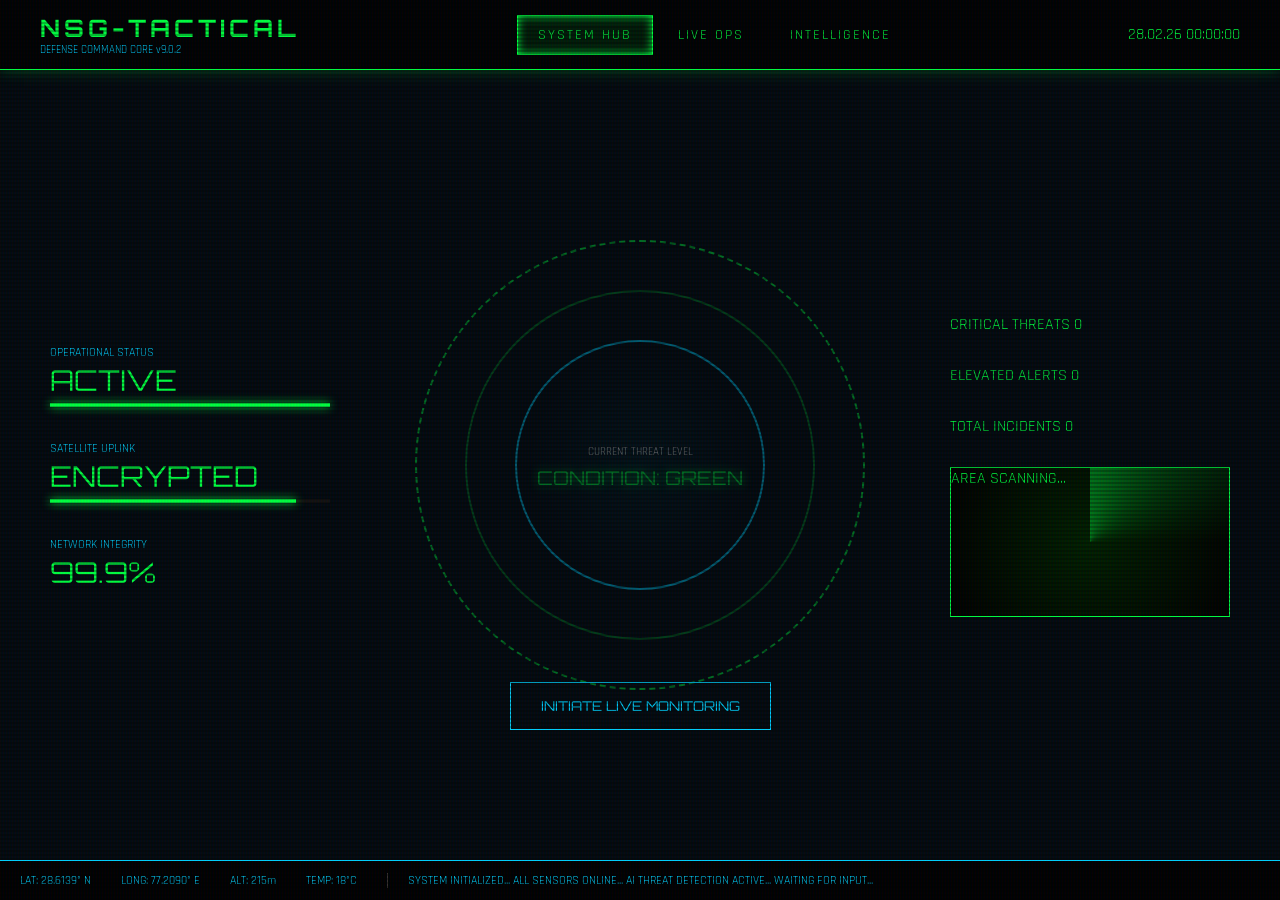
==== nsg prototype/index.html @ 9e946bf2 "Add files via upload" ====
<!DOCTYPE html>
<html lang="en">
<head>
    <meta charset="UTF-8">
    <meta name="viewport" content="width=device-width, initial-scale=1.0">
    <title>NSG | COMMAND CORE</title>
    <link rel="stylesheet" href="style.css">
    <link href="https://fonts.googleapis.com/css2?family=Orbitron:wght@400;700&family=Rajdhani:wght@300;500;700&display=swap" rel="stylesheet">
</head>
<body class="command-center">

    <div class="scanlines"></div>

    <header class="hud-header">
        <div class="logo-section">
            <span class="glitch-text" data-text="NSG-TACTICAL">NSG-TACTICAL</span>
            <span class="sub-logo">DEFENSE COMMAND CORE v9.0.2</span>
        </div>
        
        <nav class="hud-nav">
            <a href="index.html" class="nav-item active">SYSTEM HUB</a>
            <a href="monitor.html" class="nav-item">LIVE OPS</a>
            <a href="reports.html" class="nav-item">INTELLIGENCE</a>
        </nav>

        <div class="system-time">
            <span id="hex-date">28.02.26</span>
            <span id="hex-clock">00:00:00</span>
        </div>
    </header>

    <main class="core-container">
        
        <section class="hud-wing left">
            <div class="stat-block">
                <label>OPERATIONAL STATUS</label>
                <div class="value neon-text">ACTIVE</div>
                <div class="progress-bar"><div class="fill" style="width: 100%;"></div></div>
            </div>
            <div class="stat-block">
                <label>SATELLITE UPLINK</label>
                <div class="value">ENCRYPTED</div>
                <div class="progress-bar"><div class="fill" style="width: 88%;"></div></div>
            </div>
            <div class="stat-block">
                <label>NETWORK INTEGRITY</label>
                <div class="value">99.9%</div>
            </div>
        </section>

        <section class="neural-core">
            <div class="core-ring outer"></div>
            <div class="core-ring middle"></div>
            <div class="core-ring inner">
                <div class="threat-level-display">
                    <span class="label">CURRENT THREAT LEVEL</span>
                    <span id="threat-status" class="status-safe">CONDITION: GREEN</span>
                </div>
            </div>
            
            <div class="core-actions">
                <button class="action-btn" onclick="location.href='monitor.html'">
                    <span class="btn-glitch">INITIATE LIVE MONITORING</span>
                </button>
            </div>
        </section>

        <section class="hud-wing right">
            <div class="threat-counter high">
                <label>CRITICAL THREATS</label>
                <span id="highCount" class="count">0</span>
            </div>
            <div class="threat-counter medium">
                <label>ELEVATED ALERTS</label>
                <span id="mediumCount" class="count">0</span>
            </div>
            <div class="threat-counter total">
                <label>TOTAL INCIDENTS</label>
                <span id="homeAlerts" class="count">0</span>
            </div>

            <div class="mini-radar-container">
                <div class="radar-sweep"></div>
                <div class="radar-grid"></div>
                <span class="radar-label">AREA SCANNING...</span>
            </div>
        </section>

    </main>

    <footer class="telemetry-bar">
        <div class="telemetry-item">LAT: 28.6139° N</div>
        <div class="telemetry-item">LONG: 77.2090° E</div>
        <div class="telemetry-item">ALT: 215m</div>
        <div class="telemetry-item">TEMP: 18°C</div>
        <div class="scrolling-ticker">
            <p>SYSTEM INITIALIZED... ALL SENSORS ONLINE... AI THREAT DETECTION ACTIVE... WAITING FOR INPUT...</p>
        </div>
    </footer>

    <script src="script.js"></script>
</body>
</html>
---- nsg prototype/style.css ----
/* --- TACTICAL ROOT VARIABLES --- */
:root {
    --neon-green: #00ff41;
    --neon-blue: #00d2ff;
    --alert-red: #ff003c;
    --warning-orange: #ffaa00;
    --dark-bg: #030a10;
    --panel-bg: rgba(5, 15, 25, 0.85);
    --border-glow: 0 0 15px rgba(0, 255, 65, 0.3);
    --font-main: 'Rajdhani', sans-serif;
    --font-heading: 'Orbitron', sans-serif;
}

/* --- BASE STYLING --- */
* { box-sizing: border-box; margin: 0; padding: 0; }

body {
    background-color: var(--dark-bg);
    color: var(--neon-green);
    font-family: var(--font-main);
    overflow: hidden; /* No scrollbars on command center */
    height: 100vh;
    width: 100vw;
}

/* --- SCANLINE & CRT EFFECT --- */
.scanlines {
    position: fixed;
    top: 0; left: 0; width: 100%; height: 100%;
    background: linear-gradient(rgba(18, 16, 16, 0) 50%, rgba(0, 0, 0, 0.25) 50%),
                linear-gradient(90deg, rgba(255, 0, 0, 0.06), rgba(0, 255, 0, 0.02), rgba(0, 0, 255, 0.06));
    background-size: 100% 4px, 3px 100%;
    pointer-events: none;
    z-index: 1000;
}

/* --- HUD HEADER --- */
.hud-header {
    height: 70px;
    display: flex;
    justify-content: space-between;
    align-items: center;
    padding: 0 40px;
    border-bottom: 1px solid var(--neon-green);
    background: rgba(0, 0, 0, 0.8);
    box-shadow: var(--border-glow);
}

.logo-section .glitch-text {
    font-family: var(--font-heading);
    font-size: 1.5rem;
    letter-spacing: 4px;
    font-weight: 700;
}

.sub-logo {
    display: block;
    font-size: 0.7rem;
    color: var(--neon-blue);
}

.hud-nav .nav-item {
    color: var(--neon-green);
    text-decoration: none;
    padding: 10px 20px;
    font-size: 0.9rem;
    letter-spacing: 2px;
    border: 1px solid transparent;
    transition: 0.3s;
}

.nav-item:hover, .nav-item.active {
    border: 1px solid var(--neon-green);
    background: rgba(0, 255, 65, 0.1);
    box-shadow: inset 0 0 10px var(--neon-green);
}

/* --- MAIN LAYOUT --- */
.core-container {
    display: flex;
    justify-content: space-between;
    align-items: center;
    height: calc(100vh - 110px);
    padding: 20px 50px;
}

/* --- WINGS (SIDE PANELS) --- */
.hud-wing {
    width: 280px;
    display: flex;
    flex-direction: column;
    gap: 30px;
}

.stat-block label {
    font-size: 0.75rem;
    color: var(--neon-blue);
}

.stat-block .value {
    font-size: 1.8rem;
    font-family: var(--font-heading);
}

.progress-bar {
    height: 4px;
    background: #111;
    margin-top: 5px;
}

.progress-bar .fill {
    height: 100%;
    background: var(--neon-green);
    box-shadow: 0 0 10px var(--neon-green);
}

/* --- NEURAL CORE (CENTER) --- */
.neural-core {
    position: relative;
    width: 450px;
    height: 450px;
    display: flex;
    justify-content: center;
    align-items: center;
}

.core-ring {
    position: absolute;
    border: 2px dashed var(--neon-green);
    border-radius: 50%;
    opacity: 0.4;
}

.outer { width: 450px; height: 450px; animation: rotate 20s linear infinite; }
.middle { width: 350px; height: 350px; border-style: solid; opacity: 0.2; animation: rotate-rev 15s linear infinite; }
.inner { 
    width: 250px; height: 250px; 
    border: 2px solid var(--neon-blue); 
    display: flex; flex-direction: column; 
    justify-content: center; align-items: center;
    background: radial-gradient(circle, rgba(0, 210, 255, 0.1) 0%, transparent 70%);
}

.threat-level-display { text-align: center; }
.threat-level-display .label { font-size: 0.7rem; color: #fff; }
#threat-status { display: block; font-size: 1.2rem; font-family: var(--font-heading); margin-top: 5px; }

.status-safe { color: var(--neon-green); text-shadow: 0 0 10px var(--neon-green); }

/* --- BUTTONS --- */
.core-actions { position: absolute; bottom: -40px; }
.action-btn {
    background: transparent;
    border: 1px solid var(--neon-blue);
    color: var(--neon-blue);
    padding: 15px 30px;
    font-family: var(--font-heading);
    cursor: pointer;
    transition: 0.4s;
    overflow: hidden;
}

.action-btn:hover {
    background: var(--neon-blue);
    color: black;
    box-shadow: 0 0 20px var(--neon-blue);
}

/* --- MINI RADAR --- */
.mini-radar-container {
    height: 150px;
    border: 1px solid var(--neon-green);
    position: relative;
    background: radial-gradient(circle, #002200 0%, #000 100%);
    overflow: hidden;
}

.radar-sweep {
    position: absolute; width: 100%; height: 100%;
    background: conic-gradient(from 0deg, rgba(0, 255, 65, 0.4) 0deg, transparent 90deg);
    animation: rotate 4s linear infinite;
}

/* --- TELEMETRY FOOTER --- */
.telemetry-bar {
    height: 40px;
    background: rgba(0,0,0,0.9);
    border-top: 1px solid var(--neon-blue);
    display: flex;
    align-items: center;
    padding: 0 20px;
    gap: 30px;
    font-size: 0.75rem;
    color: var(--neon-blue);
}

.scrolling-ticker {
    flex-grow: 1;
    overflow: hidden;
    white-space: nowrap;
    border-left: 1px solid #333;
    padding-left: 20px;
}

.scrolling-ticker p {
    animation: ticker 20s linear infinite;
}

/* --- ANIMATIONS --- */
@keyframes rotate { from { transform: rotate(0deg); } to { transform: rotate(360deg); } }
@keyframes rotate-rev { from { transform: rotate(360deg); } to { transform: rotate(0deg); } }
@keyframes ticker { 0% { transform: translateX(100%); } 100% { transform: translateX(-100%); } }

/* --- RESPONSIVE ADAPTATION --- */
@media (max-width: 1024px) {
    .core-container { flex-direction: column; overflow-y: auto; padding: 20px; }
    .hud-wing { width: 100%; flex-direction: row; justify-content: space-around; }
    .neural-core { width: 300px; height: 300px; margin: 40px 0; }
    .outer { width: 300px; height: 300px; }
    .middle { width: 220px; height: 220px; }
    .inner { width: 160px; height: 160px; }
}

/* --- MONITOR SPECIFIC LAYOUT --- */
.monitor-layout {
    display: grid;
    grid-template-columns: 280px 1fr 300px;
    gap: 15px;
    height: calc(100vh - 110px);
    padding: 15px;
}

.module-box {
    background: rgba(0, 20, 40, 0.4);
    border: 1px solid rgba(0, 255, 65, 0.2);
    padding: 15px;
    display: flex;
    flex-direction: column;
    margin-bottom: 10px;
}

.module-label {
    font-size: 0.7rem;
    font-family: var(--font-heading);
    letter-spacing: 2px;
    margin-bottom: 10px;
    border-bottom: 1px solid rgba(0, 255, 65, 0.2);
}

/* --- VIDEO GRID --- */
.video-matrix {
    display: grid;
    grid-template-columns: 1fr 1fr;
    grid-template-rows: 1fr 1fr;
    gap: 10px;
}

.cam-box {
    background: #000;
    border: 1px solid #1a2a3a;
    position: relative;
    overflow: hidden;
}

.cam-header {
    position: absolute; top: 0; left: 0;
    background: rgba(0, 255, 65, 0.8);
    color: black; font-size: 10px; padding: 2px 8px;
    font-weight: bold; z-index: 5;
}

/* --- MAP & SCROLLING --- */
.map-container {
    height: 180px;
    background: #050a10 url('https://i.imgur.com/39SIdhG.png') center/cover;
    position: relative;
    border: 1px solid var(--neon-blue);
}

.scroll-v {
    overflow-y: auto;
    flex-grow: 1;
    font-size: 11px;
}

/* --- CRITICAL ALERT OVERLAY --- */
.critical-overlay {
    display: none;
    position: fixed;
    top: 0; left: 0; width: 100%; height: 100%;
    background: rgba(255, 0, 0, 0.2);
    backdrop-filter: blur(10px);
    z-index: 2000;
    justify-content: center;
    align-items: center;
}

.alert-content {
    background: #000;
    border: 5px solid var(--alert-red);
    padding: 50px;
    text-align: center;
    box-shadow: 0 0 50px var(--alert-red);
}

.blink { animation: blinker 1s linear infinite; color: var(--alert-red); }
@keyframes blinker { 50% { opacity: 0; } }

/* --- REPORTS PAGE SPECIFIC --- */
.reports-layout {
    display: flex;
    flex-direction: column;
    gap: 15px;
    padding: 20px 40px;
    height: calc(100vh - 110px);
    overflow-y: auto;
}

.kpi-row {
    display: grid;
    grid-template-columns: repeat(4, 1fr);
    gap: 15px;
}

.kpi-box {
    background: rgba(0, 20, 40, 0.4);
    border: 1px solid rgba(0, 210, 255, 0.3);
    padding: 15px;
    text-align: center;
}

.kpi-box.danger { border-color: var(--alert-red); color: var(--alert-red); }
.kpi-box.warning { border-color: var(--warning-orange); color: var(--warning-orange); }

.analytics-grid {
    display: grid;
    grid-template-columns: 1.5fr 1fr;
    gap: 15px;
    height: 350px;
}

.analytics-panel {
    background: rgba(5, 15, 25, 0.8);
    border: 1px solid var(--neon-green);
    padding: 15px;
    position: relative;
}

.chart-wrapper {
    background: rgba(0,0,0,0.5);
    border: 1px solid #1a2a3a;
    height: 100%;
    display: flex;
    justify-content: center;
    align-items: center;
}

.radar-container-large {
    width: 150px;
    height: 150px;
    margin: 10px auto;
    border: 1px solid var(--neon-green);
    border-radius: 50%;
    position: relative;
    overflow: hidden;
}

.log-panel {
    background: rgba(0,0,0,0.8);
    border: 1px solid #333;
    flex-grow: 1;
    padding: 15px;
}

.log-scroll {
    height: 150px;
    overflow-y: auto;
    font-family: 'Courier New', monospace;
    font-size: 0.8rem;
    color: #888;
}

.log-entry {
    padding: 4px 0;
    border-bottom: 1px solid #111;
}
.binary-stream {
    position: fixed;
    top: 0; left: 0; width: 100%; height: 100%;
    pointer-events: none;
    opacity: 0.05; /* Very subtle */
    z-index: 1;
    font-family: monospace;
    font-size: 10px;
    overflow: hidden;
    color: var(--neon-green);
}

.glitch-shake {
    animation: shake 0.2s infinite;
}

@keyframes shake {
    0% { transform: translate(1px, 1px) rotate(0deg); }
    20% { transform: translate(-1px, -2px) rotate(-1deg); }
    40% { transform: translate(-3px, 0px) rotate(1deg); }
    60% { transform: translate(3px, 2px) rotate(0deg); }
    80% { transform: translate(1px, -1px) rotate(1deg); }
    100% { transform: translate(-1px, 2px) rotate(-1deg); }
}
/* EMERGENCY SYSTEM GLITCH */
.emergency-mode .video-matrix {
    animation: tactical-glitch 0.3s infinite;
}

@keyframes tactical-glitch {
    0% { transform: translate(0); filter: hue-rotate(0deg); }
    25% { transform: translate(-2px, 2px); filter: sepia(1) saturate(5); }
    50% { transform: translate(2px, -2px); opacity: 0.8; }
    75% { transform: translate(-1px, -1px); filter: contrast(2); }
    100% { transform: translate(0); }
}

/* Biometric Bar Pulse */
#match-bar {
    box-shadow: 0 0 10px var(--neon-green);
    animation: bar-pulse 1s infinite alternate;
}

@keyframes bar-pulse {
    from { opacity: 1; }
    to { opacity: 0.5; }
}

.map-container {
    background: radial-gradient(circle, #001a1a 0%, #000 100%);
    position: relative;
    overflow: hidden;
}

/* Rotating Radar Beam */
.radar-beam {
    position: absolute;
    width: 200%; height: 200%;
    top: -50%; left: -50%;
    background: conic-gradient(from 0deg, transparent 80%, rgba(0, 255, 255, 0.2) 100%);
    animation: radar-spin 4s linear infinite;
    pointer-events: none;
}

@keyframes radar-spin {
    from { transform: rotate(0deg); }
    to { transform: rotate(360deg); }
}

/* Signal Pings */
.signal-ping {
    position: absolute;
    width: 6px; height: 6px;
    background: var(--neon-blue);
    border-radius: 50%;
    box-shadow: 0 0 10px var(--neon-blue);
    animation: ping-fade 2s infinite;
}

@keyframes ping-fade {
    0% { transform: scale(1); opacity: 1; }
    100% { transform: scale(4); opacity: 0; }
}
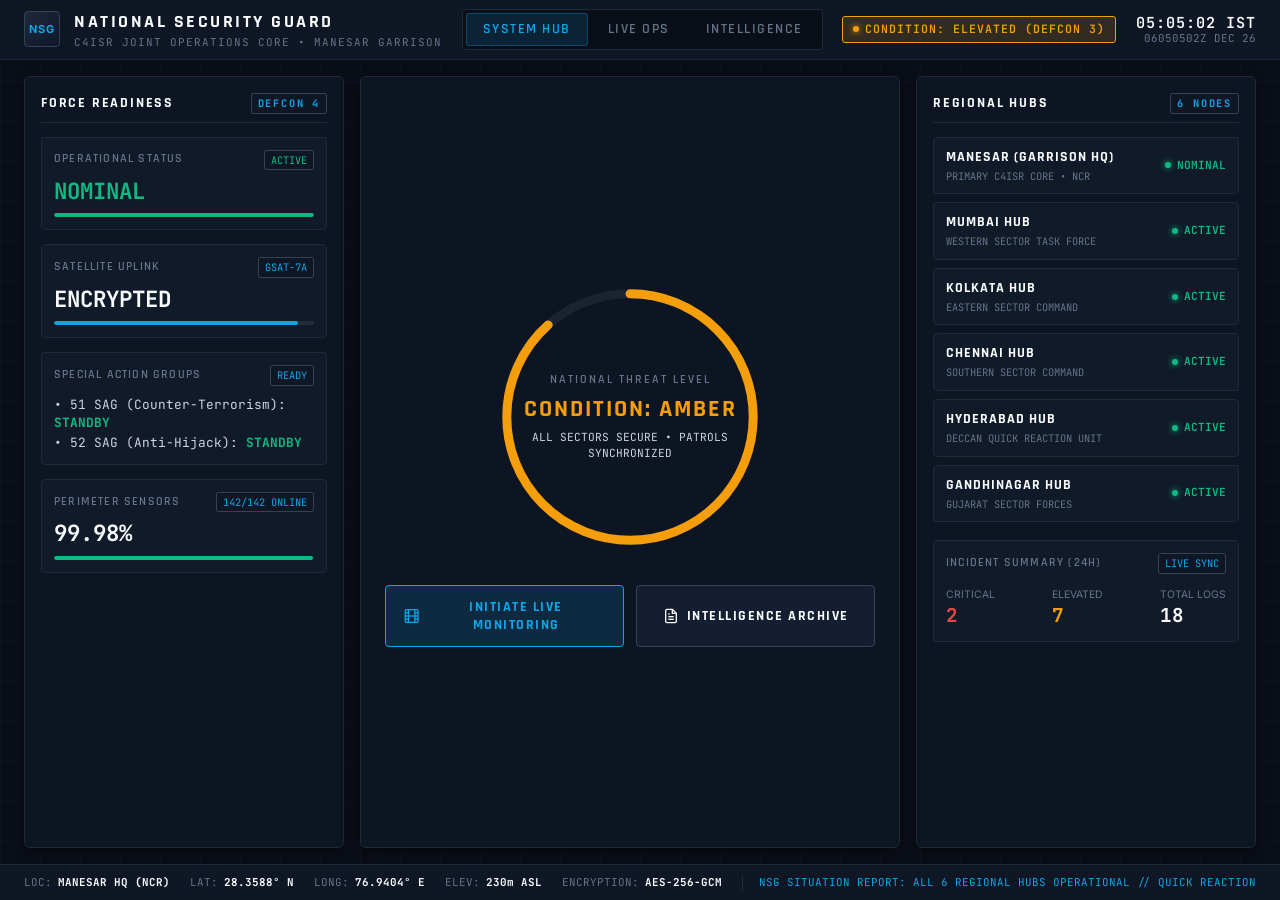
==== commit 54eaa8b7: "Transform prototype into realistic NSG C4ISR defense command center with interactive geospatial map" ====
--- a/nsg prototype/index.html
+++ b/nsg prototype/index.html
@@ -1,103 +1,220 @@
-<!DOCTYPE html>
-<html lang="en">
-<head>
-    <meta charset="UTF-8">
-    <meta name="viewport" content="width=device-width, initial-scale=1.0">
-    <title>NSG | COMMAND CORE</title>
-    <link rel="stylesheet" href="style.css">
-    <link href="https://fonts.googleapis.com/css2?family=Orbitron:wght@400;700&family=Rajdhani:wght@300;500;700&display=swap" rel="stylesheet">
-</head>
-<body class="command-center">
-
-    <div class="scanlines"></div>
-
-    <header class="hud-header">
-        <div class="logo-section">
-            <span class="glitch-text" data-text="NSG-TACTICAL">NSG-TACTICAL</span>
-            <span class="sub-logo">DEFENSE COMMAND CORE v9.0.2</span>
-        </div>
-        
-        <nav class="hud-nav">
-            <a href="index.html" class="nav-item active">SYSTEM HUB</a>
-            <a href="monitor.html" class="nav-item">LIVE OPS</a>
-            <a href="reports.html" class="nav-item">INTELLIGENCE</a>
-        </nav>
-
-        <div class="system-time">
-            <span id="hex-date">28.02.26</span>
-            <span id="hex-clock">00:00:00</span>
-        </div>
-    </header>
-
-    <main class="core-container">
-        
-        <section class="hud-wing left">
-            <div class="stat-block">
-                <label>OPERATIONAL STATUS</label>
-                <div class="value neon-text">ACTIVE</div>
-                <div class="progress-bar"><div class="fill" style="width: 100%;"></div></div>
-            </div>
-            <div class="stat-block">
-                <label>SATELLITE UPLINK</label>
-                <div class="value">ENCRYPTED</div>
-                <div class="progress-bar"><div class="fill" style="width: 88%;"></div></div>
-            </div>
-            <div class="stat-block">
-                <label>NETWORK INTEGRITY</label>
-                <div class="value">99.9%</div>
-            </div>
-        </section>
-
-        <section class="neural-core">
-            <div class="core-ring outer"></div>
-            <div class="core-ring middle"></div>
-            <div class="core-ring inner">
-                <div class="threat-level-display">
-                    <span class="label">CURRENT THREAT LEVEL</span>
-                    <span id="threat-status" class="status-safe">CONDITION: GREEN</span>
-                </div>
-            </div>
-            
-            <div class="core-actions">
-                <button class="action-btn" onclick="location.href='monitor.html'">
-                    <span class="btn-glitch">INITIATE LIVE MONITORING</span>
-                </button>
-            </div>
-        </section>
-
-        <section class="hud-wing right">
-            <div class="threat-counter high">
-                <label>CRITICAL THREATS</label>
-                <span id="highCount" class="count">0</span>
-            </div>
-            <div class="threat-counter medium">
-                <label>ELEVATED ALERTS</label>
-                <span id="mediumCount" class="count">0</span>
-            </div>
-            <div class="threat-counter total">
-                <label>TOTAL INCIDENTS</label>
-                <span id="homeAlerts" class="count">0</span>
-            </div>
-
-            <div class="mini-radar-container">
-                <div class="radar-sweep"></div>
-                <div class="radar-grid"></div>
-                <span class="radar-label">AREA SCANNING...</span>
-            </div>
-        </section>
-
-    </main>
-
-    <footer class="telemetry-bar">
-        <div class="telemetry-item">LAT: 28.6139° N</div>
-        <div class="telemetry-item">LONG: 77.2090° E</div>
-        <div class="telemetry-item">ALT: 215m</div>
-        <div class="telemetry-item">TEMP: 18°C</div>
-        <div class="scrolling-ticker">
-            <p>SYSTEM INITIALIZED... ALL SENSORS ONLINE... AI THREAT DETECTION ACTIVE... WAITING FOR INPUT...</p>
-        </div>
-    </footer>
-
-    <script src="script.js"></script>
-</body>
-</html>+<!DOCTYPE html>
+<html lang="en">
+<head>
+    <meta charset="UTF-8">
+    <meta name="viewport" content="width=device-width, initial-scale=1.0">
+    <title>NSG | TACTICAL COMMAND & CONTROL (C4ISR)</title>
+    <link rel="stylesheet" href="style.css">
+    <link rel="preconnect" href="https://fonts.googleapis.com">
+    <link rel="preconnect" href="https://fonts.gstatic.com" crossorigin>
+    <link href="https://fonts.googleapis.com/css2?family=Inter:wght@400;500;600;700&family=JetBrains+Mono:wght@400;500;600;700&family=Rajdhani:wght@500;600;700&display=swap" rel="stylesheet">
+</head>
+<body class="command-center">
+
+    <!-- COMMAND & CONTROL HEADER -->
+    <header class="hud-header">
+        <div class="logo-section">
+            <div class="nsg-insignia">NSG</div>
+            <div class="logo-text-group">
+                <span class="logo-title">NATIONAL SECURITY GUARD</span>
+                <span class="sub-logo">C4ISR JOINT OPERATIONS CORE • MANESAR GARRISON</span>
+            </div>
+        </div>
+        
+        <nav class="hud-nav">
+            <a href="index.html" class="nav-item active">
+                <span>SYSTEM HUB</span>
+            </a>
+            <a href="monitor.html" class="nav-item">
+                <span>LIVE OPS</span>
+            </a>
+            <a href="reports.html" class="nav-item">
+                <span>INTELLIGENCE</span>
+            </a>
+        </nav>
+
+        <div class="system-status-group">
+            <div id="defconPill" class="defcon-pill">
+                <span class="pulse-indicator"></span>
+                <span id="threatConditionText">CONDITION: NORMAL</span>
+            </div>
+
+            <div class="clock-cluster">
+                <span class="clock-main" id="hex-clock">00:00:00 IST</span>
+                <span class="clock-sub" id="zulu-clock">000000Z • 03.11.2026</span>
+            </div>
+        </div>
+    </header>
+
+    <!-- MAIN DASHBOARD -->
+    <main class="core-container">
+        
+        <!-- LEFT WING: READINESS & SENSORS -->
+        <section class="hud-panel">
+            <div class="panel-title">
+                <span>FORCE READINESS</span>
+                <span class="panel-badge">DEFCON 4</span>
+            </div>
+
+            <div class="stat-card">
+                <div class="stat-header">
+                    <span class="stat-label">OPERATIONAL STATUS</span>
+                    <span class="panel-badge" style="color: var(--status-nominal);">ACTIVE</span>
+                </div>
+                <div class="stat-value" style="color: var(--status-nominal);">NOMINAL</div>
+                <div class="progress-track">
+                    <div class="progress-fill" style="width: 100%;"></div>
+                </div>
+            </div>
+
+            <div class="stat-card">
+                <div class="stat-header">
+                    <span class="stat-label">SATELLITE UPLINK</span>
+                    <span class="panel-badge">GSAT-7A</span>
+                </div>
+                <div class="stat-value">ENCRYPTED</div>
+                <div class="progress-track">
+                    <div class="progress-fill info" style="width: 94%;"></div>
+                </div>
+            </div>
+
+            <div class="stat-card">
+                <div class="stat-header">
+                    <span class="stat-label">SPECIAL ACTION GROUPS</span>
+                    <span class="panel-badge">READY</span>
+                </div>
+                <div style="font-family: var(--font-mono); font-size: 0.8rem; margin-top: 4px;">
+                    <div>• 51 SAG (Counter-Terrorism): <b style="color: var(--status-nominal);">STANDBY</b></div>
+                    <div style="margin-top: 2px;">• 52 SAG (Anti-Hijack): <b style="color: var(--status-nominal);">STANDBY</b></div>
+                </div>
+            </div>
+
+            <div class="stat-card">
+                <div class="stat-header">
+                    <span class="stat-label">PERIMETER SENSORS</span>
+                    <span class="panel-badge">142/142 ONLINE</span>
+                </div>
+                <div class="stat-value">99.98%</div>
+                <div class="progress-track">
+                    <div class="progress-fill" style="width: 99.8%;"></div>
+                </div>
+            </div>
+        </section>
+
+        <!-- CENTER STAGE: THREAT ADVISORY & ACTIONS -->
+        <section class="command-center-stage">
+            <div class="defense-gauge-container">
+                <svg class="gauge-svg" viewBox="0 0 250 250">
+                    <circle class="gauge-bg" cx="125" cy="125" r="110"></circle>
+                    <circle id="gaugeMeter" class="gauge-meter" cx="125" cy="125" r="110"></circle>
+                </svg>
+                <div class="gauge-content">
+                    <span class="gauge-tag">NATIONAL THREAT LEVEL</span>
+                    <span id="threat-status" class="gauge-title">CONDITION: GREEN</span>
+                    <span class="gauge-desc">ALL SECTORS SECURE • PATROLS SYNCHRONIZED</span>
+                </div>
+            </div>
+
+            <div class="tactical-actions-row">
+                <button class="tactical-btn btn-primary" onclick="location.href='monitor.html'">
+                    <svg width="16" height="16" viewBox="0 0 24 24" fill="none" stroke="currentColor" stroke-width="2"><rect x="2" y="2" width="20" height="20" rx="2.18" ry="2.18"></rect><line x1="7" y1="2" x2="7" y2="22"></line><line x1="17" y1="2" x2="17" y2="22"></line><line x1="2" y1="12" x2="22" y2="12"></line><line x1="2" y1="7" x2="7" y2="7"></line><line x1="2" y1="17" x2="7" y2="17"></line><line x1="17" y1="17" x2="22" y2="17"></line><line x1="17" y1="7" x2="22" y2="7"></line></svg>
+                    <span>INITIATE LIVE MONITORING</span>
+                </button>
+                <button class="tactical-btn" onclick="location.href='reports.html'">
+                    <svg width="16" height="16" viewBox="0 0 24 24" fill="none" stroke="currentColor" stroke-width="2"><path d="M14 2H6a2 2 0 0 0-2 2v16a2 2 0 0 0 2 2h12a2 2 0 0 0 2-2V8z"></path><polyline points="14 2 14 8 20 8"></polyline><line x1="16" y1="13" x2="8" y2="13"></line><line x1="16" y1="17" x2="8" y2="17"></line><polyline points="10 9 9 9 8 9"></polyline></svg>
+                    <span>INTELLIGENCE ARCHIVE</span>
+                </button>
+            </div>
+        </section>
+
+        <!-- RIGHT WING: REGIONAL HUBS & INCIDENT COUNTERS -->
+        <section class="hud-panel">
+            <div class="panel-title">
+                <span>REGIONAL HUBS</span>
+                <span class="panel-badge">6 NODES</span>
+            </div>
+
+            <div class="hubs-list">
+                <div class="hub-card" onclick="location.href='monitor.html'">
+                    <div class="hub-info">
+                        <span class="hub-name">MANESAR (GARRISON HQ)</span>
+                        <span class="hub-role">PRIMARY C4ISR CORE • NCR</span>
+                    </div>
+                    <span class="hub-status"><span class="pulse-indicator"></span> NOMINAL</span>
+                </div>
+                <div class="hub-card" onclick="location.href='monitor.html'">
+                    <div class="hub-info">
+                        <span class="hub-name">MUMBAI HUB</span>
+                        <span class="hub-role">WESTERN SECTOR TASK FORCE</span>
+                    </div>
+                    <span class="hub-status"><span class="pulse-indicator"></span> ACTIVE</span>
+                </div>
+                <div class="hub-card" onclick="location.href='monitor.html'">
+                    <div class="hub-info">
+                        <span class="hub-name">KOLKATA HUB</span>
+                        <span class="hub-role">EASTERN SECTOR COMMAND</span>
+                    </div>
+                    <span class="hub-status"><span class="pulse-indicator"></span> ACTIVE</span>
+                </div>
+                <div class="hub-card" onclick="location.href='monitor.html'">
+                    <div class="hub-info">
+                        <span class="hub-name">CHENNAI HUB</span>
+                        <span class="hub-role">SOUTHERN SECTOR COMMAND</span>
+                    </div>
+                    <span class="hub-status"><span class="pulse-indicator"></span> ACTIVE</span>
+                </div>
+                <div class="hub-card" onclick="location.href='monitor.html'">
+                    <div class="hub-info">
+                        <span class="hub-name">HYDERABAD HUB</span>
+                        <span class="hub-role">DECCAN QUICK REACTION UNIT</span>
+                    </div>
+                    <span class="hub-status"><span class="pulse-indicator"></span> ACTIVE</span>
+                </div>
+                <div class="hub-card" onclick="location.href='monitor.html'">
+                    <div class="hub-info">
+                        <span class="hub-name">GANDHINAGAR HUB</span>
+                        <span class="hub-role">GUJARAT SECTOR FORCES</span>
+                    </div>
+                    <span class="hub-status"><span class="pulse-indicator"></span> ACTIVE</span>
+                </div>
+            </div>
+
+            <div class="stat-card" style="margin-top: 4px;">
+                <div class="stat-header">
+                    <span class="stat-label">INCIDENT SUMMARY (24H)</span>
+                    <span class="panel-badge">LIVE SYNC</span>
+                </div>
+                <div style="display: flex; justify-content: space-between; align-items: center; margin-top: 8px;">
+                    <div>
+                        <div style="font-size: 0.65rem; color: var(--text-muted);">CRITICAL</div>
+                        <div id="highCount" style="font-family: var(--font-mono); font-size: 1.2rem; font-weight: 700; color: var(--status-critical);">0</div>
+                    </div>
+                    <div>
+                        <div style="font-size: 0.65rem; color: var(--text-muted);">ELEVATED</div>
+                        <div id="mediumCount" style="font-family: var(--font-mono); font-size: 1.2rem; font-weight: 700; color: var(--status-advisory);">0</div>
+                    </div>
+                    <div>
+                        <div style="font-size: 0.65rem; color: var(--text-muted);">TOTAL LOGS</div>
+                        <div id="homeAlerts" style="font-family: var(--font-mono); font-size: 1.2rem; font-weight: 700; color: var(--text-primary);">0</div>
+                    </div>
+                </div>
+            </div>
+        </section>
+
+    </main>
+
+    <!-- TELEMETRY FOOTER -->
+    <footer class="telemetry-bar">
+        <div class="telemetry-item">LOC: <b>MANESAR HQ (NCR)</b></div>
+        <div class="telemetry-item">LAT: <b>28.3588° N</b></div>
+        <div class="telemetry-item">LONG: <b>76.9404° E</b></div>
+        <div class="telemetry-item">ELEV: <b>230m ASL</b></div>
+        <div class="telemetry-item">ENCRYPTION: <b>AES-256-GCM</b></div>
+        <div class="scrolling-ticker">
+            <p>NSG SITUATION REPORT: ALL 6 REGIONAL HUBS OPERATIONAL // QUICK REACTION TEAMS ON IMMEDIATE 5-MINUTE READINESS // SECURE COMMS LINK ACTIVE // AIRPORT RAPID RESPONSE UNITS DEPLOYED...</p>
+        </div>
+    </footer>
+
+    <script src="script.js"></script>
+</body>
+</html>
--- a/nsg prototype/style.css
+++ b/nsg prototype/style.css
@@ -1,469 +1,1208 @@
-/* --- TACTICAL ROOT VARIABLES --- */
-:root {
-    --neon-green: #00ff41;
-    --neon-blue: #00d2ff;
-    --alert-red: #ff003c;
-    --warning-orange: #ffaa00;
-    --dark-bg: #030a10;
-    --panel-bg: rgba(5, 15, 25, 0.85);
-    --border-glow: 0 0 15px rgba(0, 255, 65, 0.3);
-    --font-main: 'Rajdhani', sans-serif;
-    --font-heading: 'Orbitron', sans-serif;
-}
-
-/* --- BASE STYLING --- */
-* { box-sizing: border-box; margin: 0; padding: 0; }
-
-body {
-    background-color: var(--dark-bg);
-    color: var(--neon-green);
-    font-family: var(--font-main);
-    overflow: hidden; /* No scrollbars on command center */
-    height: 100vh;
-    width: 100vw;
-}
-
-/* --- SCANLINE & CRT EFFECT --- */
-.scanlines {
-    position: fixed;
-    top: 0; left: 0; width: 100%; height: 100%;
-    background: linear-gradient(rgba(18, 16, 16, 0) 50%, rgba(0, 0, 0, 0.25) 50%),
-                linear-gradient(90deg, rgba(255, 0, 0, 0.06), rgba(0, 255, 0, 0.02), rgba(0, 0, 255, 0.06));
-    background-size: 100% 4px, 3px 100%;
-    pointer-events: none;
-    z-index: 1000;
-}
-
-/* --- HUD HEADER --- */
-.hud-header {
-    height: 70px;
-    display: flex;
-    justify-content: space-between;
-    align-items: center;
-    padding: 0 40px;
-    border-bottom: 1px solid var(--neon-green);
-    background: rgba(0, 0, 0, 0.8);
-    box-shadow: var(--border-glow);
-}
-
-.logo-section .glitch-text {
-    font-family: var(--font-heading);
-    font-size: 1.5rem;
-    letter-spacing: 4px;
-    font-weight: 700;
-}
-
-.sub-logo {
-    display: block;
-    font-size: 0.7rem;
-    color: var(--neon-blue);
-}
-
-.hud-nav .nav-item {
-    color: var(--neon-green);
-    text-decoration: none;
-    padding: 10px 20px;
-    font-size: 0.9rem;
-    letter-spacing: 2px;
-    border: 1px solid transparent;
-    transition: 0.3s;
-}
-
-.nav-item:hover, .nav-item.active {
-    border: 1px solid var(--neon-green);
-    background: rgba(0, 255, 65, 0.1);
-    box-shadow: inset 0 0 10px var(--neon-green);
-}
-
-/* --- MAIN LAYOUT --- */
-.core-container {
-    display: flex;
-    justify-content: space-between;
-    align-items: center;
-    height: calc(100vh - 110px);
-    padding: 20px 50px;
-}
-
-/* --- WINGS (SIDE PANELS) --- */
-.hud-wing {
-    width: 280px;
-    display: flex;
-    flex-direction: column;
-    gap: 30px;
-}
-
-.stat-block label {
-    font-size: 0.75rem;
-    color: var(--neon-blue);
-}
-
-.stat-block .value {
-    font-size: 1.8rem;
-    font-family: var(--font-heading);
-}
-
-.progress-bar {
-    height: 4px;
-    background: #111;
-    margin-top: 5px;
-}
-
-.progress-bar .fill {
-    height: 100%;
-    background: var(--neon-green);
-    box-shadow: 0 0 10px var(--neon-green);
-}
-
-/* --- NEURAL CORE (CENTER) --- */
-.neural-core {
-    position: relative;
-    width: 450px;
-    height: 450px;
-    display: flex;
-    justify-content: center;
-    align-items: center;
-}
-
-.core-ring {
-    position: absolute;
-    border: 2px dashed var(--neon-green);
-    border-radius: 50%;
-    opacity: 0.4;
-}
-
-.outer { width: 450px; height: 450px; animation: rotate 20s linear infinite; }
-.middle { width: 350px; height: 350px; border-style: solid; opacity: 0.2; animation: rotate-rev 15s linear infinite; }
-.inner { 
-    width: 250px; height: 250px; 
-    border: 2px solid var(--neon-blue); 
-    display: flex; flex-direction: column; 
-    justify-content: center; align-items: center;
-    background: radial-gradient(circle, rgba(0, 210, 255, 0.1) 0%, transparent 70%);
-}
-
-.threat-level-display { text-align: center; }
-.threat-level-display .label { font-size: 0.7rem; color: #fff; }
-#threat-status { display: block; font-size: 1.2rem; font-family: var(--font-heading); margin-top: 5px; }
-
-.status-safe { color: var(--neon-green); text-shadow: 0 0 10px var(--neon-green); }
-
-/* --- BUTTONS --- */
-.core-actions { position: absolute; bottom: -40px; }
-.action-btn {
-    background: transparent;
-    border: 1px solid var(--neon-blue);
-    color: var(--neon-blue);
-    padding: 15px 30px;
-    font-family: var(--font-heading);
-    cursor: pointer;
-    transition: 0.4s;
-    overflow: hidden;
-}
-
-.action-btn:hover {
-    background: var(--neon-blue);
-    color: black;
-    box-shadow: 0 0 20px var(--neon-blue);
-}
-
-/* --- MINI RADAR --- */
-.mini-radar-container {
-    height: 150px;
-    border: 1px solid var(--neon-green);
-    position: relative;
-    background: radial-gradient(circle, #002200 0%, #000 100%);
-    overflow: hidden;
-}
-
-.radar-sweep {
-    position: absolute; width: 100%; height: 100%;
-    background: conic-gradient(from 0deg, rgba(0, 255, 65, 0.4) 0deg, transparent 90deg);
-    animation: rotate 4s linear infinite;
-}
-
-/* --- TELEMETRY FOOTER --- */
-.telemetry-bar {
-    height: 40px;
-    background: rgba(0,0,0,0.9);
-    border-top: 1px solid var(--neon-blue);
-    display: flex;
-    align-items: center;
-    padding: 0 20px;
-    gap: 30px;
-    font-size: 0.75rem;
-    color: var(--neon-blue);
-}
-
-.scrolling-ticker {
-    flex-grow: 1;
-    overflow: hidden;
-    white-space: nowrap;
-    border-left: 1px solid #333;
-    padding-left: 20px;
-}
-
-.scrolling-ticker p {
-    animation: ticker 20s linear infinite;
-}
-
-/* --- ANIMATIONS --- */
-@keyframes rotate { from { transform: rotate(0deg); } to { transform: rotate(360deg); } }
-@keyframes rotate-rev { from { transform: rotate(360deg); } to { transform: rotate(0deg); } }
-@keyframes ticker { 0% { transform: translateX(100%); } 100% { transform: translateX(-100%); } }
-
-/* --- RESPONSIVE ADAPTATION --- */
-@media (max-width: 1024px) {
-    .core-container { flex-direction: column; overflow-y: auto; padding: 20px; }
-    .hud-wing { width: 100%; flex-direction: row; justify-content: space-around; }
-    .neural-core { width: 300px; height: 300px; margin: 40px 0; }
-    .outer { width: 300px; height: 300px; }
-    .middle { width: 220px; height: 220px; }
-    .inner { width: 160px; height: 160px; }
-}
-
-/* --- MONITOR SPECIFIC LAYOUT --- */
-.monitor-layout {
-    display: grid;
-    grid-template-columns: 280px 1fr 300px;
-    gap: 15px;
-    height: calc(100vh - 110px);
-    padding: 15px;
-}
-
-.module-box {
-    background: rgba(0, 20, 40, 0.4);
-    border: 1px solid rgba(0, 255, 65, 0.2);
-    padding: 15px;
-    display: flex;
-    flex-direction: column;
-    margin-bottom: 10px;
-}
-
-.module-label {
-    font-size: 0.7rem;
-    font-family: var(--font-heading);
-    letter-spacing: 2px;
-    margin-bottom: 10px;
-    border-bottom: 1px solid rgba(0, 255, 65, 0.2);
-}
-
-/* --- VIDEO GRID --- */
-.video-matrix {
-    display: grid;
-    grid-template-columns: 1fr 1fr;
-    grid-template-rows: 1fr 1fr;
-    gap: 10px;
-}
-
-.cam-box {
-    background: #000;
-    border: 1px solid #1a2a3a;
-    position: relative;
-    overflow: hidden;
-}
-
-.cam-header {
-    position: absolute; top: 0; left: 0;
-    background: rgba(0, 255, 65, 0.8);
-    color: black; font-size: 10px; padding: 2px 8px;
-    font-weight: bold; z-index: 5;
-}
-
-/* --- MAP & SCROLLING --- */
-.map-container {
-    height: 180px;
-    background: #050a10 url('https://i.imgur.com/39SIdhG.png') center/cover;
-    position: relative;
-    border: 1px solid var(--neon-blue);
-}
-
-.scroll-v {
-    overflow-y: auto;
-    flex-grow: 1;
-    font-size: 11px;
-}
-
-/* --- CRITICAL ALERT OVERLAY --- */
-.critical-overlay {
-    display: none;
-    position: fixed;
-    top: 0; left: 0; width: 100%; height: 100%;
-    background: rgba(255, 0, 0, 0.2);
-    backdrop-filter: blur(10px);
-    z-index: 2000;
-    justify-content: center;
-    align-items: center;
-}
-
-.alert-content {
-    background: #000;
-    border: 5px solid var(--alert-red);
-    padding: 50px;
-    text-align: center;
-    box-shadow: 0 0 50px var(--alert-red);
-}
-
-.blink { animation: blinker 1s linear infinite; color: var(--alert-red); }
-@keyframes blinker { 50% { opacity: 0; } }
-
-/* --- REPORTS PAGE SPECIFIC --- */
-.reports-layout {
-    display: flex;
-    flex-direction: column;
-    gap: 15px;
-    padding: 20px 40px;
-    height: calc(100vh - 110px);
-    overflow-y: auto;
-}
-
-.kpi-row {
-    display: grid;
-    grid-template-columns: repeat(4, 1fr);
-    gap: 15px;
-}
-
-.kpi-box {
-    background: rgba(0, 20, 40, 0.4);
-    border: 1px solid rgba(0, 210, 255, 0.3);
-    padding: 15px;
-    text-align: center;
-}
-
-.kpi-box.danger { border-color: var(--alert-red); color: var(--alert-red); }
-.kpi-box.warning { border-color: var(--warning-orange); color: var(--warning-orange); }
-
-.analytics-grid {
-    display: grid;
-    grid-template-columns: 1.5fr 1fr;
-    gap: 15px;
-    height: 350px;
-}
-
-.analytics-panel {
-    background: rgba(5, 15, 25, 0.8);
-    border: 1px solid var(--neon-green);
-    padding: 15px;
-    position: relative;
-}
-
-.chart-wrapper {
-    background: rgba(0,0,0,0.5);
-    border: 1px solid #1a2a3a;
-    height: 100%;
-    display: flex;
-    justify-content: center;
-    align-items: center;
-}
-
-.radar-container-large {
-    width: 150px;
-    height: 150px;
-    margin: 10px auto;
-    border: 1px solid var(--neon-green);
-    border-radius: 50%;
-    position: relative;
-    overflow: hidden;
-}
-
-.log-panel {
-    background: rgba(0,0,0,0.8);
-    border: 1px solid #333;
-    flex-grow: 1;
-    padding: 15px;
-}
-
-.log-scroll {
-    height: 150px;
-    overflow-y: auto;
-    font-family: 'Courier New', monospace;
-    font-size: 0.8rem;
-    color: #888;
-}
-
-.log-entry {
-    padding: 4px 0;
-    border-bottom: 1px solid #111;
-}
-.binary-stream {
-    position: fixed;
-    top: 0; left: 0; width: 100%; height: 100%;
-    pointer-events: none;
-    opacity: 0.05; /* Very subtle */
-    z-index: 1;
-    font-family: monospace;
-    font-size: 10px;
-    overflow: hidden;
-    color: var(--neon-green);
-}
-
-.glitch-shake {
-    animation: shake 0.2s infinite;
-}
-
-@keyframes shake {
-    0% { transform: translate(1px, 1px) rotate(0deg); }
-    20% { transform: translate(-1px, -2px) rotate(-1deg); }
-    40% { transform: translate(-3px, 0px) rotate(1deg); }
-    60% { transform: translate(3px, 2px) rotate(0deg); }
-    80% { transform: translate(1px, -1px) rotate(1deg); }
-    100% { transform: translate(-1px, 2px) rotate(-1deg); }
-}
-/* EMERGENCY SYSTEM GLITCH */
-.emergency-mode .video-matrix {
-    animation: tactical-glitch 0.3s infinite;
-}
-
-@keyframes tactical-glitch {
-    0% { transform: translate(0); filter: hue-rotate(0deg); }
-    25% { transform: translate(-2px, 2px); filter: sepia(1) saturate(5); }
-    50% { transform: translate(2px, -2px); opacity: 0.8; }
-    75% { transform: translate(-1px, -1px); filter: contrast(2); }
-    100% { transform: translate(0); }
-}
-
-/* Biometric Bar Pulse */
-#match-bar {
-    box-shadow: 0 0 10px var(--neon-green);
-    animation: bar-pulse 1s infinite alternate;
-}
-
-@keyframes bar-pulse {
-    from { opacity: 1; }
-    to { opacity: 0.5; }
-}
-
-.map-container {
-    background: radial-gradient(circle, #001a1a 0%, #000 100%);
-    position: relative;
-    overflow: hidden;
-}
-
-/* Rotating Radar Beam */
-.radar-beam {
-    position: absolute;
-    width: 200%; height: 200%;
-    top: -50%; left: -50%;
-    background: conic-gradient(from 0deg, transparent 80%, rgba(0, 255, 255, 0.2) 100%);
-    animation: radar-spin 4s linear infinite;
-    pointer-events: none;
-}
-
-@keyframes radar-spin {
-    from { transform: rotate(0deg); }
-    to { transform: rotate(360deg); }
-}
-
-/* Signal Pings */
-.signal-ping {
-    position: absolute;
-    width: 6px; height: 6px;
-    background: var(--neon-blue);
-    border-radius: 50%;
-    box-shadow: 0 0 10px var(--neon-blue);
-    animation: ping-fade 2s infinite;
-}
-
-@keyframes ping-fade {
-    0% { transform: scale(1); opacity: 1; }
-    100% { transform: scale(4); opacity: 0; }
-}+/* ==========================================================================
+   NSG TACTICAL COMMAND & CONTROL SYSTEM (C4ISR)
+   Theme: Professional Military / Tactical Defense Operations Center
+   Motto: "सर्वत्र सर्वोत्तम सुरक्षा" (Sarvatra Sarvottam Suraksha)
+   ========================================================================== */
+
+:root {
+    /* Color Palette - Military Dark Tactical */
+    --bg-primary: #0a0e17;
+    --bg-secondary: #0f1624;
+    --bg-tertiary: #141e30;
+    --bg-panel: rgba(15, 22, 36, 0.92);
+    --bg-panel-elevated: rgba(22, 33, 51, 0.96);
+    --bg-card: rgba(18, 28, 45, 0.75);
+
+    /* Tactical Accent & Status Colors (NATO / Defense Standard) */
+    --border-subtle: #1e293b;
+    --border-highlight: #334155;
+    --border-active: #0ea5e9;
+
+    --text-primary: #f8fafc;
+    --text-secondary: #cbd5e1;
+    --text-muted: #64748b;
+    --text-dim: #475569;
+
+    --status-nominal: #10b981;    /* Green: Condition Normal / Secure */
+    --status-nominal-dim: rgba(16, 185, 129, 0.15);
+    --status-advisory: #f59e0b;   /* Amber: Elevated / Advisory */
+    --status-advisory-dim: rgba(245, 158, 11, 0.15);
+    --status-critical: #ef4444;   /* Red: Threat / Critical */
+    --status-critical-dim: rgba(239, 68, 68, 0.15);
+    --status-info: #0ea5e9;       /* Cyan/Blue: Telemetry / Comms */
+    --status-info-dim: rgba(14, 165, 233, 0.15);
+
+    /* Typography */
+    --font-heading: 'Rajdhani', -apple-system, BlinkMacSystemFont, "Segoe UI", sans-serif;
+    --font-body: 'Inter', -apple-system, BlinkMacSystemFont, "Segoe UI", Roboto, sans-serif;
+    --font-mono: 'JetBrains Mono', 'SF Mono', Consolas, monospace;
+}
+
+/* Base Reset */
+* {
+    box-sizing: border-box;
+    margin: 0;
+    padding: 0;
+}
+
+body {
+    background-color: var(--bg-primary);
+    color: var(--text-secondary);
+    font-family: var(--font-body);
+    font-size: 13px;
+    line-height: 1.4;
+    height: 100vh;
+    width: 100vw;
+    overflow: hidden;
+    position: relative;
+    user-select: none;
+    -webkit-font-smoothing: antialiased;
+}
+
+/* Subtle Tactical Grid Background (Non-distracting) */
+body::before {
+    content: "";
+    position: fixed;
+    top: 0;
+    left: 0;
+    width: 100%;
+    height: 100%;
+    background-image: 
+        linear-gradient(to right, rgba(255, 255, 255, 0.02) 1px, transparent 1px),
+        linear-gradient(to bottom, rgba(255, 255, 255, 0.02) 1px, transparent 1px);
+    background-size: 40px 40px;
+    pointer-events: none;
+    z-index: 0;
+}
+
+/* Custom Scrollbars */
+::-webkit-scrollbar {
+    width: 5px;
+    height: 5px;
+}
+::-webkit-scrollbar-track {
+    background: var(--bg-primary);
+}
+::-webkit-scrollbar-thumb {
+    background: var(--border-highlight);
+    border-radius: 2px;
+}
+::-webkit-scrollbar-thumb:hover {
+    background: var(--status-info);
+}
+
+/* ==========================================================================
+   HEADER - COMMAND & CONTROL BAR
+   ========================================================================== */
+.hud-header {
+    height: 60px;
+    display: flex;
+    justify-content: space-between;
+    align-items: center;
+    padding: 0 24px;
+    border-bottom: 1px solid var(--border-subtle);
+    background: var(--bg-secondary);
+    position: relative;
+    z-index: 50;
+}
+
+.logo-section {
+    display: flex;
+    align-items: center;
+    gap: 14px;
+}
+
+.nsg-insignia {
+    width: 36px;
+    height: 36px;
+    display: flex;
+    align-items: center;
+    justify-content: center;
+    background: linear-gradient(135deg, #1e293b, #0f172a);
+    border: 1px solid var(--border-highlight);
+    border-radius: 4px;
+    color: var(--status-info);
+    font-weight: 700;
+    font-size: 11px;
+    letter-spacing: 1px;
+}
+
+.logo-text-group {
+    display: flex;
+    flex-direction: column;
+}
+
+.logo-title {
+    font-family: var(--font-heading);
+    font-size: 1.15rem;
+    font-weight: 700;
+    letter-spacing: 2.5px;
+    color: var(--text-primary);
+    text-transform: uppercase;
+}
+
+.sub-logo {
+    font-family: var(--font-mono);
+    font-size: 0.68rem;
+    color: var(--text-muted);
+    letter-spacing: 1px;
+}
+
+/* Navigation Links */
+.hud-nav {
+    display: flex;
+    gap: 4px;
+    background: var(--bg-primary);
+    padding: 3px;
+    border-radius: 4px;
+    border: 1px solid var(--border-subtle);
+}
+
+.hud-nav .nav-item {
+    color: var(--text-muted);
+    text-decoration: none;
+    padding: 6px 16px;
+    font-family: var(--font-heading);
+    font-size: 0.85rem;
+    font-weight: 600;
+    letter-spacing: 1.5px;
+    border-radius: 3px;
+    transition: all 0.2s ease;
+    display: flex;
+    align-items: center;
+    gap: 8px;
+}
+
+.hud-nav .nav-item:hover {
+    color: var(--text-primary);
+    background: rgba(255, 255, 255, 0.04);
+}
+
+.hud-nav .nav-item.active {
+    color: var(--status-info);
+    background: var(--status-info-dim);
+    border: 1px solid rgba(14, 165, 233, 0.3);
+}
+
+/* Clocks & Status */
+.system-status-group {
+    display: flex;
+    align-items: center;
+    gap: 20px;
+}
+
+.defcon-pill {
+    display: flex;
+    align-items: center;
+    gap: 6px;
+    padding: 4px 10px;
+    background: var(--status-nominal-dim);
+    border: 1px solid var(--status-nominal);
+    border-radius: 3px;
+    font-family: var(--font-mono);
+    font-size: 0.72rem;
+    font-weight: 600;
+    color: var(--status-nominal);
+    letter-spacing: 1px;
+}
+
+.defcon-pill.elevated {
+    background: var(--status-advisory-dim);
+    border-color: var(--status-advisory);
+    color: var(--status-advisory);
+}
+
+.defcon-pill.critical {
+    background: var(--status-critical-dim);
+    border-color: var(--status-critical);
+    color: var(--status-critical);
+}
+
+.pulse-indicator {
+    width: 6px;
+    height: 6px;
+    border-radius: 50%;
+    background: currentColor;
+    box-shadow: 0 0 6px currentColor;
+}
+
+.clock-cluster {
+    display: flex;
+    flex-direction: column;
+    text-align: right;
+    font-family: var(--font-mono);
+    line-height: 1.2;
+}
+
+.clock-main {
+    font-size: 0.95rem;
+    font-weight: 600;
+    color: var(--text-primary);
+    letter-spacing: 1px;
+}
+
+.clock-sub {
+    font-size: 0.68rem;
+    color: var(--text-muted);
+}
+
+/* ==========================================================================
+   SYSTEM HUB (INDEX.HTML) - COMMAND CONSOLE
+   ========================================================================== */
+.core-container {
+    display: grid;
+    grid-template-columns: 320px 1fr 340px;
+    gap: 16px;
+    height: calc(100vh - 96px);
+    padding: 16px 24px;
+    position: relative;
+    z-index: 1;
+}
+
+.hud-panel {
+    background: var(--bg-panel);
+    border: 1px solid var(--border-subtle);
+    border-radius: 6px;
+    padding: 16px;
+    display: flex;
+    flex-direction: column;
+    gap: 14px;
+    box-shadow: 0 4px 12px rgba(0, 0, 0, 0.4);
+    overflow-y: auto;
+}
+
+.panel-title {
+    font-family: var(--font-heading);
+    font-size: 0.85rem;
+    font-weight: 700;
+    letter-spacing: 1.8px;
+    color: var(--text-primary);
+    text-transform: uppercase;
+    display: flex;
+    align-items: center;
+    justify-content: space-between;
+    padding-bottom: 8px;
+    border-bottom: 1px solid var(--border-subtle);
+}
+
+.panel-badge {
+    font-family: var(--font-mono);
+    font-size: 0.65rem;
+    padding: 2px 6px;
+    border-radius: 2px;
+    background: var(--bg-secondary);
+    color: var(--status-info);
+    border: 1px solid var(--border-highlight);
+}
+
+/* Tactical Stat Block */
+.stat-card {
+    background: var(--bg-card);
+    border: 1px solid var(--border-subtle);
+    border-radius: 4px;
+    padding: 12px;
+    display: flex;
+    flex-direction: column;
+    gap: 6px;
+}
+
+.stat-header {
+    display: flex;
+    justify-content: space-between;
+    align-items: center;
+}
+
+.stat-label {
+    font-family: var(--font-heading);
+    font-size: 0.75rem;
+    font-weight: 600;
+    letter-spacing: 1.2px;
+    color: var(--text-muted);
+    text-transform: uppercase;
+}
+
+.stat-value {
+    font-family: var(--font-mono);
+    font-size: 1.4rem;
+    font-weight: 700;
+    color: var(--text-primary);
+}
+
+.progress-track {
+    height: 4px;
+    background: rgba(255, 255, 255, 0.08);
+    border-radius: 2px;
+    overflow: hidden;
+}
+
+.progress-fill {
+    height: 100%;
+    background: var(--status-nominal);
+    border-radius: 2px;
+    transition: width 0.4s ease;
+}
+
+.progress-fill.warning { background: var(--status-advisory); }
+.progress-fill.danger { background: var(--status-critical); }
+.progress-fill.info { background: var(--status-info); }
+
+/* Center Command Dial */
+.command-center-stage {
+    background: var(--bg-panel);
+    border: 1px solid var(--border-subtle);
+    border-radius: 6px;
+    padding: 24px;
+    display: flex;
+    flex-direction: column;
+    align-items: center;
+    justify-content: center;
+    gap: 28px;
+    position: relative;
+    box-shadow: 0 4px 16px rgba(0, 0, 0, 0.5);
+}
+
+.defense-gauge-container {
+    position: relative;
+    width: 280px;
+    height: 280px;
+    display: flex;
+    align-items: center;
+    justify-content: center;
+}
+
+.gauge-svg {
+    width: 100%;
+    height: 100%;
+    transform: rotate(-90deg);
+}
+
+.gauge-bg {
+    fill: none;
+    stroke: rgba(255, 255, 255, 0.06);
+    stroke-width: 8;
+}
+
+.gauge-meter {
+    fill: none;
+    stroke: var(--status-nominal);
+    stroke-width: 8;
+    stroke-linecap: round;
+    stroke-dasharray: 691;
+    stroke-dashoffset: 120;
+    transition: stroke-dashoffset 1s ease, stroke 0.4s ease;
+}
+
+.gauge-content {
+    position: absolute;
+    text-align: center;
+    display: flex;
+    flex-direction: column;
+    align-items: center;
+    gap: 4px;
+}
+
+.gauge-tag {
+    font-family: var(--font-heading);
+    font-size: 0.72rem;
+    font-weight: 600;
+    letter-spacing: 2px;
+    color: var(--text-muted);
+}
+
+.gauge-title {
+    font-family: var(--font-heading);
+    font-size: 1.5rem;
+    font-weight: 700;
+    letter-spacing: 2px;
+    color: var(--status-nominal);
+}
+
+.gauge-desc {
+    font-family: var(--font-mono);
+    font-size: 0.7rem;
+    color: var(--text-secondary);
+}
+
+/* Strategic Quick Action Buttons */
+.tactical-actions-row {
+    display: flex;
+    gap: 12px;
+    width: 100%;
+    max-width: 580px;
+}
+
+.tactical-btn {
+    flex: 1;
+    padding: 12px 18px;
+    background: var(--bg-tertiary);
+    border: 1px solid var(--border-highlight);
+    border-radius: 4px;
+    color: var(--text-primary);
+    font-family: var(--font-heading);
+    font-size: 0.88rem;
+    font-weight: 700;
+    letter-spacing: 1.5px;
+    text-transform: uppercase;
+    cursor: pointer;
+    transition: all 0.2s ease;
+    display: flex;
+    align-items: center;
+    justify-content: center;
+    gap: 8px;
+}
+
+.tactical-btn:hover {
+    background: var(--status-info);
+    border-color: var(--status-info);
+    color: #000;
+    box-shadow: 0 2px 10px rgba(14, 165, 233, 0.3);
+}
+
+.tactical-btn.btn-primary {
+    background: var(--status-info-dim);
+    border-color: var(--status-info);
+    color: var(--status-info);
+}
+
+.tactical-btn.btn-primary:hover {
+    background: var(--status-info);
+    color: #000;
+}
+
+/* NSG Regional Hubs List */
+.hubs-list {
+    display: flex;
+    flex-direction: column;
+    gap: 8px;
+}
+
+.hub-card {
+    background: var(--bg-card);
+    border: 1px solid var(--border-subtle);
+    border-radius: 4px;
+    padding: 10px 12px;
+    display: flex;
+    justify-content: space-between;
+    align-items: center;
+    cursor: pointer;
+    transition: all 0.2s ease;
+}
+
+.hub-card:hover {
+    border-color: var(--border-highlight);
+    background: var(--bg-panel-elevated);
+}
+
+.hub-info {
+    display: flex;
+    flex-direction: column;
+    gap: 2px;
+}
+
+.hub-name {
+    font-family: var(--font-heading);
+    font-size: 0.85rem;
+    font-weight: 700;
+    letter-spacing: 1px;
+    color: var(--text-primary);
+}
+
+.hub-role {
+    font-family: var(--font-mono);
+    font-size: 0.65rem;
+    color: var(--text-muted);
+}
+
+.hub-status {
+    display: flex;
+    align-items: center;
+    gap: 6px;
+    font-family: var(--font-mono);
+    font-size: 0.7rem;
+    font-weight: 600;
+    color: var(--status-nominal);
+}
+
+/* ==========================================================================
+   MONITOR.HTML (LIVE OPS) - VIDEO MATRIX & GEOSPATIAL MAP
+   ========================================================================== */
+.monitor-layout {
+    display: grid;
+    grid-template-columns: 320px 1fr 320px;
+    gap: 14px;
+    height: calc(100vh - 96px);
+    padding: 14px 20px;
+    position: relative;
+    z-index: 1;
+}
+
+.control-wing, .intel-wing {
+    display: flex;
+    flex-direction: column;
+    gap: 12px;
+    overflow-y: auto;
+}
+
+.module-box {
+    background: var(--bg-panel);
+    border: 1px solid var(--border-subtle);
+    border-radius: 5px;
+    padding: 14px;
+    display: flex;
+    flex-direction: column;
+    gap: 12px;
+    box-shadow: 0 4px 10px rgba(0, 0, 0, 0.4);
+}
+
+.module-label {
+    font-family: var(--font-heading);
+    font-size: 0.78rem;
+    font-weight: 700;
+    letter-spacing: 1.8px;
+    color: var(--text-primary);
+    text-transform: uppercase;
+    display: flex;
+    align-items: center;
+    justify-content: space-between;
+    padding-bottom: 6px;
+    border-bottom: 1px solid var(--border-subtle);
+}
+
+/* Control Buttons & Inputs */
+.action-btn-small {
+    padding: 8px 12px;
+    background: var(--bg-tertiary);
+    border: 1px solid var(--border-subtle);
+    border-radius: 4px;
+    color: var(--text-secondary);
+    font-family: var(--font-heading);
+    font-size: 0.78rem;
+    font-weight: 700;
+    letter-spacing: 1px;
+    cursor: pointer;
+    transition: all 0.2s ease;
+    text-align: center;
+}
+
+.action-btn-small:hover {
+    border-color: var(--border-highlight);
+    color: var(--text-primary);
+}
+
+.action-btn-small.active {
+    background: var(--status-nominal-dim);
+    border-color: var(--status-nominal);
+    color: var(--status-nominal);
+}
+
+.tactical-range {
+    width: 100%;
+    accent-color: var(--status-info);
+    cursor: pointer;
+}
+
+/* Leaflet Tactical Map */
+.map-module {
+    flex-grow: 1;
+    display: flex;
+    flex-direction: column;
+    min-height: 280px;
+}
+
+.map-container {
+    height: 250px;
+    width: 100%;
+    border-radius: 4px;
+    border: 1px solid var(--border-subtle);
+    background: #090d16;
+    position: relative;
+    overflow: hidden;
+}
+
+.map-toolbar {
+    display: flex;
+    gap: 4px;
+    flex-wrap: wrap;
+    margin-top: 6px;
+}
+
+.map-btn {
+    padding: 3px 8px;
+    font-size: 0.65rem;
+    font-family: var(--font-mono);
+    background: var(--bg-card);
+    border: 1px solid var(--border-subtle);
+    border-radius: 2px;
+    color: var(--text-muted);
+    cursor: pointer;
+}
+
+.map-btn:hover, .map-btn.active {
+    color: var(--status-info);
+    border-color: var(--status-info);
+    background: var(--status-info-dim);
+}
+
+.telemetry-readout {
+    font-family: var(--font-mono);
+    font-size: 0.68rem;
+    color: var(--text-muted);
+    margin-top: 4px;
+    display: flex;
+    justify-content: space-between;
+}
+
+/* Video Surveillance Matrix */
+.video-matrix {
+    display: grid;
+    grid-template-columns: 1fr 1fr;
+    grid-template-rows: 1fr 1fr;
+    gap: 10px;
+    height: 100%;
+}
+
+.cam-box {
+    background: #05080f;
+    border: 1px solid var(--border-subtle);
+    border-radius: 4px;
+    position: relative;
+    overflow: hidden;
+    display: flex;
+    flex-direction: column;
+}
+
+.cam-box.threat-active {
+    border-color: var(--status-critical);
+    box-shadow: inset 0 0 10px rgba(239, 68, 68, 0.3);
+}
+
+/* Cam OSD Overlays */
+.cam-header {
+    position: absolute;
+    top: 8px;
+    left: 8px;
+    background: rgba(10, 14, 23, 0.85);
+    backdrop-filter: blur(4px);
+    border: 1px solid var(--border-subtle);
+    border-radius: 3px;
+    padding: 3px 8px;
+    color: var(--text-primary);
+    font-family: var(--font-mono);
+    font-size: 0.68rem;
+    font-weight: 600;
+    letter-spacing: 0.5px;
+    z-index: 15;
+    display: flex;
+    align-items: center;
+    gap: 6px;
+}
+
+.cam-live-indicator {
+    position: absolute;
+    top: 8px;
+    right: 8px;
+    background: rgba(10, 14, 23, 0.85);
+    backdrop-filter: blur(4px);
+    border: 1px solid var(--border-subtle);
+    border-radius: 3px;
+    padding: 3px 8px;
+    color: var(--status-critical);
+    font-family: var(--font-mono);
+    font-size: 0.68rem;
+    font-weight: 700;
+    z-index: 15;
+    display: flex;
+    align-items: center;
+    gap: 5px;
+}
+
+.cam-live-dot {
+    width: 6px;
+    height: 6px;
+    border-radius: 50%;
+    background: var(--status-critical);
+    animation: live-blink 1.5s infinite;
+}
+
+@keyframes live-blink {
+    0%, 100% { opacity: 1; }
+    50% { opacity: 0.3; }
+}
+
+.cam-controls {
+    position: absolute;
+    top: 36px;
+    right: 8px;
+    z-index: 15;
+    display: flex;
+    gap: 3px;
+}
+
+.cam-filter-btn {
+    background: rgba(10, 14, 23, 0.8);
+    border: 1px solid var(--border-subtle);
+    border-radius: 2px;
+    padding: 2px 5px;
+    font-size: 0.6rem;
+    font-family: var(--font-mono);
+    color: var(--text-muted);
+    cursor: pointer;
+}
+
+.cam-filter-btn:hover, .cam-filter-btn.active {
+    color: var(--status-info);
+    border-color: var(--status-info);
+    background: var(--status-info-dim);
+}
+
+/* Camera Video Viewports */
+.cam-viewport {
+    width: 100%;
+    height: 100%;
+    position: relative;
+    display: flex;
+    align-items: center;
+    justify-content: center;
+    background: #000;
+}
+
+.cam-viewport video,
+.cam-viewport img {
+    width: 100%;
+    height: 100%;
+    object-fit: cover;
+    display: block;
+}
+
+/* Realistic Filters (Optical, NVG, Thermal) */
+.filter-optical {
+    filter: brightness(0.95) contrast(1.05);
+}
+
+.filter-nvg {
+    filter: sepia(100%) hue-rotate(85deg) brightness(1.15) contrast(1.3);
+}
+
+.filter-thermal {
+    filter: invert(0.9) hue-rotate(180deg) saturate(2) contrast(1.4);
+}
+
+.data-overlay {
+    position: absolute;
+    bottom: 8px;
+    left: 8px;
+    font-family: var(--font-mono);
+    font-size: 0.65rem;
+    color: var(--text-muted);
+    background: rgba(10, 14, 23, 0.85);
+    backdrop-filter: blur(4px);
+    padding: 3px 8px;
+    border-radius: 3px;
+    border: 1px solid var(--border-subtle);
+    z-index: 12;
+    line-height: 1.3;
+}
+
+/* Target Bounding Box */
+.target-box {
+    position: absolute;
+    border: 1.5px solid var(--status-advisory);
+    border-radius: 2px;
+    box-shadow: 0 0 6px rgba(245, 158, 11, 0.3);
+    pointer-events: none;
+    z-index: 10;
+    display: flex;
+    flex-direction: column;
+    justify-content: space-between;
+}
+
+.target-tag {
+    position: absolute;
+    top: -16px;
+    left: 0;
+    background: var(--status-advisory);
+    color: #000;
+    font-family: var(--font-mono);
+    font-size: 0.58rem;
+    font-weight: 700;
+    padding: 1px 4px;
+    white-space: nowrap;
+}
+
+/* Alerts & Timeline Stream */
+.scroll-v {
+    overflow-y: auto;
+    flex-grow: 1;
+    display: flex;
+    flex-direction: column;
+    gap: 6px;
+    padding-right: 4px;
+}
+
+.alert-item {
+    background: var(--bg-card);
+    border-left: 3px solid var(--status-info);
+    border-top: 1px solid var(--border-subtle);
+    border-right: 1px solid var(--border-subtle);
+    border-bottom: 1px solid var(--border-subtle);
+    border-radius: 3px;
+    padding: 8px 10px;
+    font-family: var(--font-mono);
+    font-size: 0.68rem;
+    display: flex;
+    flex-direction: column;
+    gap: 3px;
+    transition: all 0.2s ease;
+}
+
+.alert-item.critical {
+    border-left-color: var(--status-critical);
+    background: var(--status-critical-dim);
+}
+
+.alert-item.elevated {
+    border-left-color: var(--status-advisory);
+    background: var(--status-advisory-dim);
+}
+
+.alert-header {
+    display: flex;
+    justify-content: space-between;
+    align-items: center;
+}
+
+.alert-time {
+    color: var(--text-muted);
+    font-size: 0.62rem;
+}
+
+.alert-msg {
+    color: var(--text-primary);
+    font-weight: 500;
+}
+
+.timeline-entry {
+    border-left: 2px solid var(--border-highlight);
+    padding-left: 10px;
+    margin-left: 4px;
+    position: relative;
+    font-family: var(--font-mono);
+    font-size: 0.68rem;
+    padding-bottom: 8px;
+}
+
+.timeline-entry::before {
+    content: "";
+    position: absolute;
+    left: -5px;
+    top: 2px;
+    width: 8px;
+    height: 8px;
+    border-radius: 50%;
+    background: var(--border-highlight);
+}
+
+.timeline-entry.critical::before { background: var(--status-critical); }
+.timeline-entry.elevated::before { background: var(--status-advisory); }
+.timeline-entry.nominal::before { background: var(--status-nominal); }
+
+/* Emergency Protocol Modal */
+.critical-overlay {
+    display: none;
+    position: fixed;
+    top: 0;
+    left: 0;
+    width: 100%;
+    height: 100%;
+    background: rgba(10, 14, 23, 0.85);
+    backdrop-filter: blur(8px);
+    z-index: 2000;
+    justify-content: center;
+    align-items: center;
+}
+
+.alert-content {
+    background: var(--bg-secondary);
+    border: 1px solid var(--status-critical);
+    border-radius: 6px;
+    padding: 32px 40px;
+    text-align: center;
+    box-shadow: 0 10px 40px rgba(239, 68, 68, 0.2);
+    max-width: 520px;
+    display: flex;
+    flex-direction: column;
+    gap: 16px;
+}
+
+.alert-banner-title {
+    color: var(--status-critical);
+    font-family: var(--font-heading);
+    font-size: 1.4rem;
+    font-weight: 700;
+    letter-spacing: 2px;
+    text-transform: uppercase;
+}
+
+.alert-banner-desc {
+    font-family: var(--font-mono);
+    font-size: 0.95rem;
+    color: var(--text-primary);
+}
+
+.alert-protocol-box {
+    background: var(--status-critical-dim);
+    border: 1px dashed var(--status-critical);
+    padding: 10px;
+    border-radius: 4px;
+    font-family: var(--font-mono);
+    font-size: 0.75rem;
+    color: var(--status-critical);
+}
+
+.override-btn {
+    background: var(--status-critical);
+    color: #fff;
+    border: none;
+    border-radius: 4px;
+    padding: 12px 28px;
+    font-family: var(--font-heading);
+    font-size: 0.9rem;
+    font-weight: 700;
+    letter-spacing: 1.5px;
+    text-transform: uppercase;
+    cursor: pointer;
+    transition: opacity 0.2s;
+}
+
+.override-btn:hover {
+    opacity: 0.9;
+}
+
+/* ==========================================================================
+   REPORTS.HTML - INTELLIGENCE ARCHIVE & SITREP
+   ========================================================================== */
+.reports-layout {
+    display: flex;
+    flex-direction: column;
+    gap: 14px;
+    padding: 16px 24px;
+    height: calc(100vh - 96px);
+    overflow-y: auto;
+    position: relative;
+    z-index: 1;
+}
+
+.kpi-row {
+    display: grid;
+    grid-template-columns: repeat(4, 1fr);
+    gap: 14px;
+}
+
+.kpi-card {
+    background: var(--bg-panel);
+    border: 1px solid var(--border-subtle);
+    border-radius: 6px;
+    padding: 16px;
+    display: flex;
+    flex-direction: column;
+    gap: 6px;
+    box-shadow: 0 4px 10px rgba(0, 0, 0, 0.3);
+}
+
+.kpi-card.danger { border-top: 3px solid var(--status-critical); }
+.kpi-card.warning { border-top: 3px solid var(--status-advisory); }
+.kpi-card.nominal { border-top: 3px solid var(--status-nominal); }
+.kpi-card.info { border-top: 3px solid var(--status-info); }
+
+.kpi-label {
+    font-family: var(--font-heading);
+    font-size: 0.72rem;
+    font-weight: 600;
+    letter-spacing: 1.5px;
+    color: var(--text-muted);
+    text-transform: uppercase;
+}
+
+.kpi-value {
+    font-family: var(--font-mono);
+    font-size: 1.6rem;
+    font-weight: 700;
+    color: var(--text-primary);
+}
+
+.analytics-grid {
+    display: grid;
+    grid-template-columns: 1.4fr 1fr;
+    gap: 14px;
+    min-height: 280px;
+}
+
+.analytics-panel {
+    background: var(--bg-panel);
+    border: 1px solid var(--border-subtle);
+    border-radius: 6px;
+    padding: 16px;
+    display: flex;
+    flex-direction: column;
+    gap: 12px;
+}
+
+.chart-wrapper {
+    background: var(--bg-card);
+    border: 1px solid var(--border-subtle);
+    border-radius: 4px;
+    flex-grow: 1;
+    display: flex;
+    justify-content: center;
+    align-items: center;
+    padding: 12px;
+    min-height: 200px;
+}
+
+/* SITREP Document Box */
+.sitrep-box {
+    background: var(--bg-secondary);
+    border: 1px solid var(--border-subtle);
+    border-radius: 4px;
+    padding: 14px;
+    font-family: var(--font-mono);
+    font-size: 0.72rem;
+    color: var(--text-secondary);
+    line-height: 1.5;
+    flex-grow: 1;
+    display: flex;
+    flex-direction: column;
+    gap: 8px;
+    overflow-y: auto;
+}
+
+.sitrep-header {
+    border-bottom: 1px solid var(--border-subtle);
+    padding-bottom: 6px;
+    color: var(--status-info);
+    font-weight: 700;
+}
+
+.sitrep-row {
+    display: flex;
+    justify-content: space-between;
+}
+
+.sitrep-row .key { color: var(--text-muted); }
+.sitrep-row .val { color: var(--text-primary); font-weight: 600; }
+
+.log-panel {
+    background: var(--bg-panel);
+    border: 1px solid var(--border-subtle);
+    border-radius: 6px;
+    padding: 16px;
+    display: flex;
+    flex-direction: column;
+    gap: 10px;
+    flex-grow: 1;
+}
+
+.log-table {
+    width: 100%;
+    border-collapse: collapse;
+    font-family: var(--font-mono);
+    font-size: 0.7rem;
+    text-align: left;
+}
+
+.log-table th {
+    padding: 8px 10px;
+    background: var(--bg-secondary);
+    color: var(--text-muted);
+    font-weight: 600;
+    border-bottom: 1px solid var(--border-subtle);
+}
+
+.log-table td {
+    padding: 8px 10px;
+    border-bottom: 1px solid rgba(255, 255, 255, 0.04);
+    color: var(--text-secondary);
+}
+
+.log-table tr:hover td {
+    background: rgba(255, 255, 255, 0.02);
+}
+
+/* ==========================================================================
+   FOOTER TELEMETRY STRIP
+   ========================================================================== */
+.telemetry-bar {
+    height: 36px;
+    background: var(--bg-secondary);
+    border-top: 1px solid var(--border-subtle);
+    display: flex;
+    align-items: center;
+    padding: 0 24px;
+    gap: 20px;
+    font-family: var(--font-mono);
+    font-size: 0.68rem;
+    color: var(--text-muted);
+    position: relative;
+    z-index: 50;
+}
+
+.telemetry-item {
+    display: flex;
+    align-items: center;
+    gap: 6px;
+    white-space: nowrap;
+}
+
+.telemetry-item b {
+    color: var(--text-primary);
+}
+
+.scrolling-ticker {
+    flex-grow: 1;
+    overflow: hidden;
+    white-space: nowrap;
+    border-left: 1px solid var(--border-subtle);
+    padding-left: 16px;
+    color: var(--status-info);
+}
+
+.scrolling-ticker p {
+    display: inline-block;
+    animation: ticker-slide 28s linear infinite;
+}
+
+@keyframes ticker-slide {
+    0% { transform: translateX(100%); }
+    100% { transform: translateX(-100%); }
+}
+
+/* Leaflet Dark Theme Overrides */
+.leaflet-container {
+    background: #090d16 !important;
+    font-family: var(--font-mono) !important;
+}
+
+.leaflet-popup-content-wrapper {
+    background: var(--bg-secondary) !important;
+    border: 1px solid var(--border-subtle) !important;
+    border-radius: 4px !important;
+    color: var(--text-primary) !important;
+    font-size: 11px !important;
+    box-shadow: 0 4px 12px rgba(0, 0, 0, 0.6) !important;
+}
+
+.leaflet-popup-tip {
+    background: var(--bg-secondary) !important;
+}
+
+/* Responsive Adaptations */
+@media (max-width: 1200px) {
+    .core-container, .monitor-layout {
+        grid-template-columns: 1fr;
+        height: auto;
+        overflow-y: auto;
+    }
+    body {
+        overflow-y: auto;
+    }
+}
